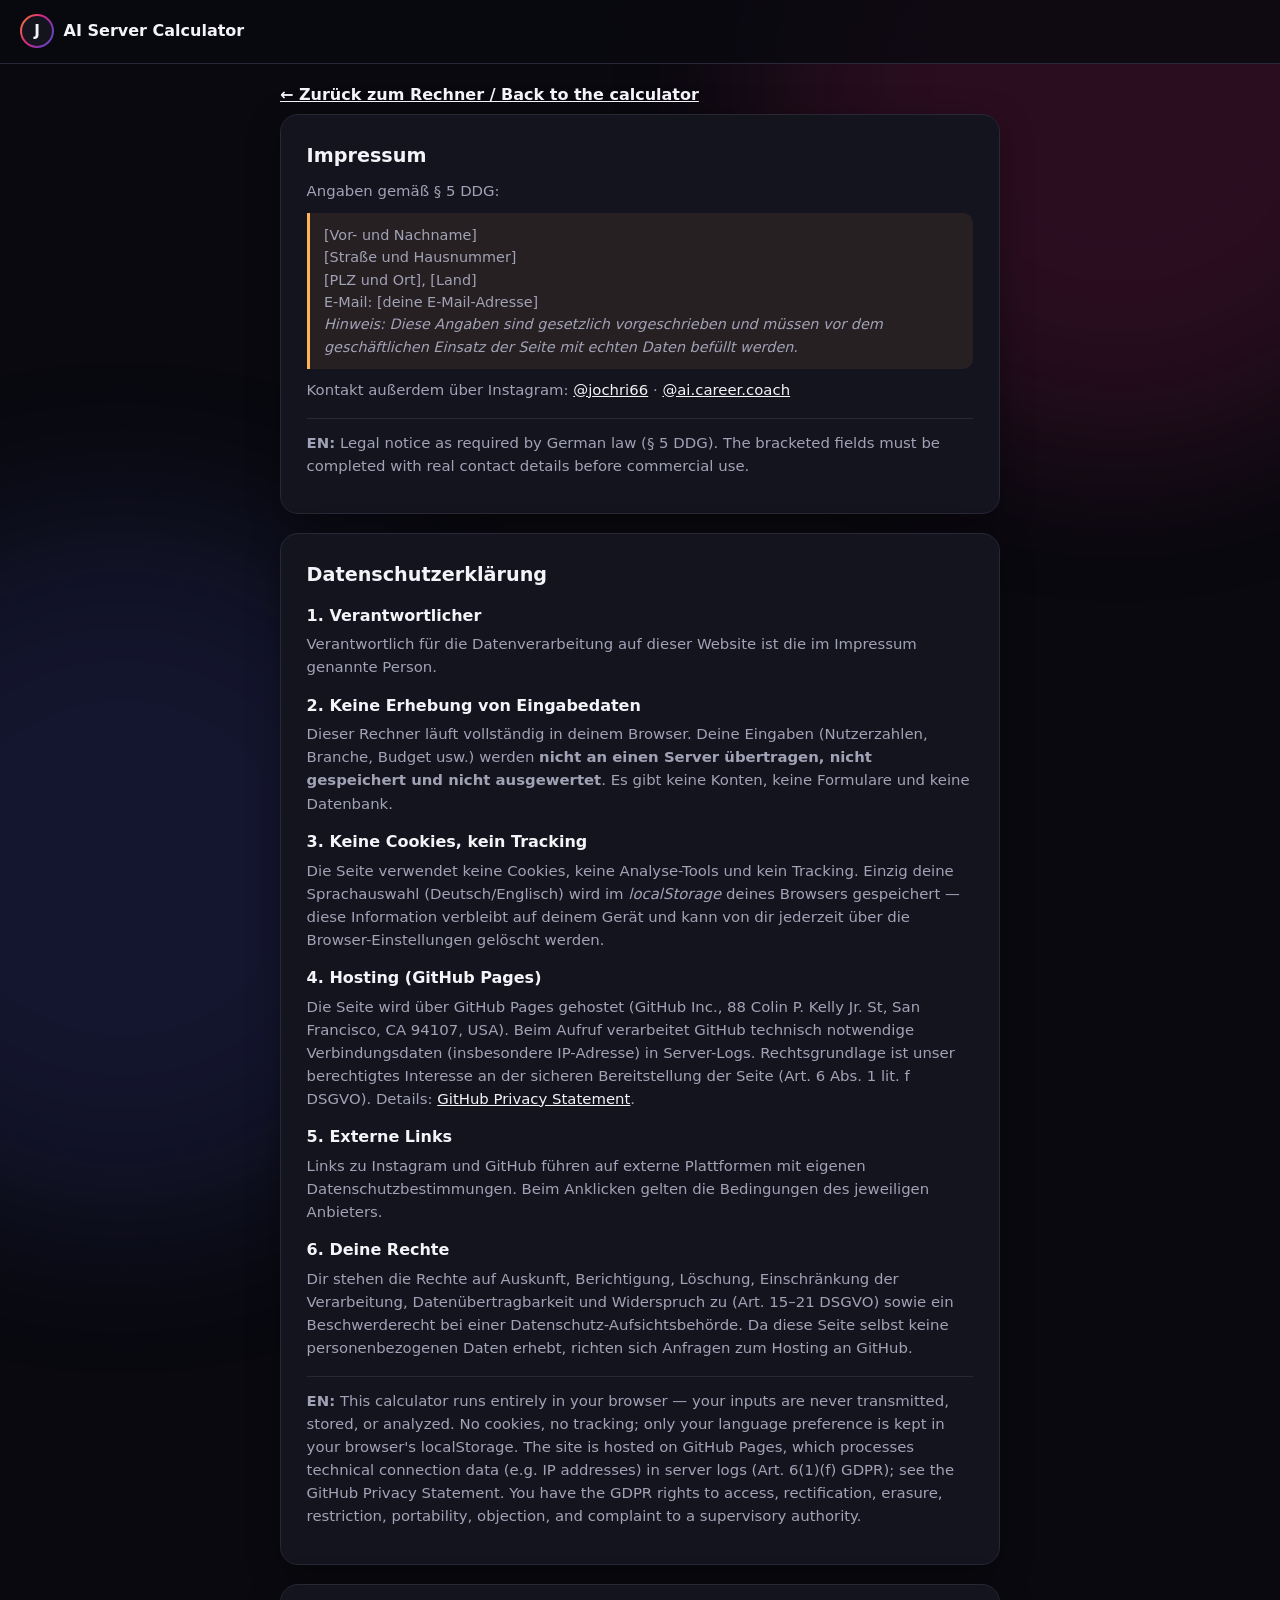
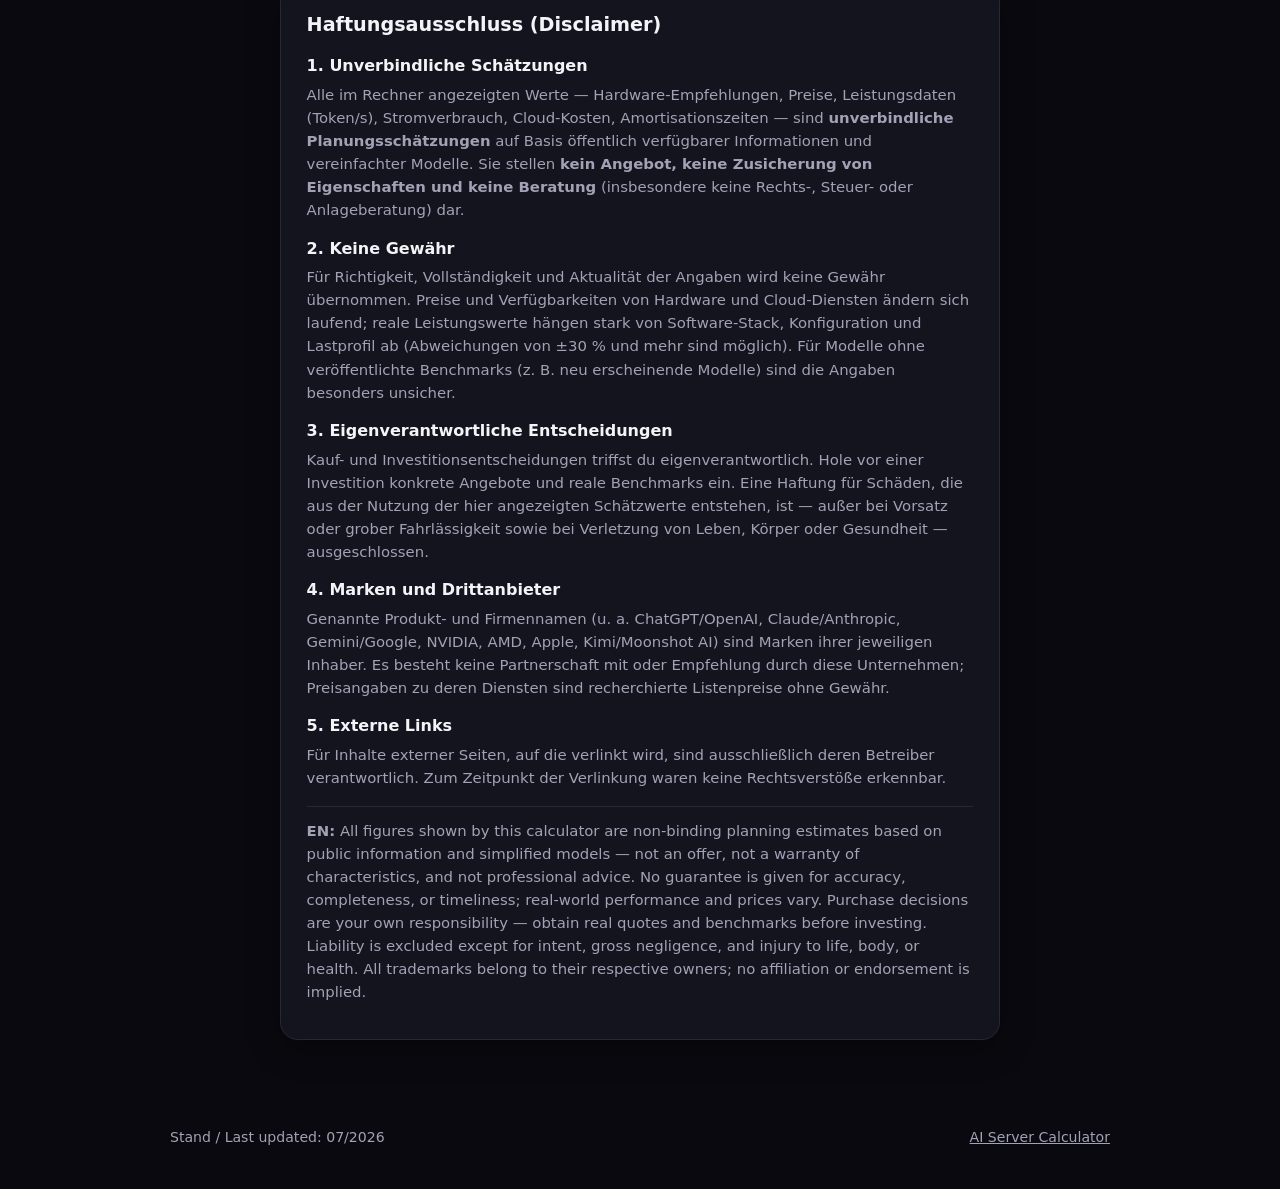
==== legal.html @ c612c4d9 "Add legal page: Impressum skeleton, Datenschutzerklaerung, Haftungsausschluss - legal.html with thre" ====
<!DOCTYPE html>
<html lang="de">
<head>
  <meta charset="UTF-8">
  <meta name="viewport" content="width=device-width, initial-scale=1.0">
  <title>Rechtliches — AI Server Calculator</title>
  <meta name="robots" content="noindex">
  <link rel="icon" href="data:image/svg+xml,%3Csvg xmlns='http://www.w3.org/2000/svg' viewBox='0 0 16 16'%3E%3Crect x='3' y='3' width='10' height='10' rx='2' transform='rotate(45 8 8)' fill='%230e6e5c'/%3E%3C/svg%3E">
  <link rel="stylesheet" href="css/style.css">
  <style>
    .legal main { max-width: 760px; }
    .legal h1 { font-size: 1.6rem; font-weight: 800; margin: 1.6rem 0 1rem; }
    .legal h2 { font-size: 1.2rem; font-weight: 800; margin-bottom: 0.6rem; }
    .legal h3 { font-size: 1rem; font-weight: 700; margin: 0.9rem 0 0.3rem; }
    .legal p, .legal li { font-size: 0.93rem; color: var(--ink-soft); margin-bottom: 0.6rem; }
    .legal ul { padding-left: 1.2rem; }
    .legal .en { border-top: 1px solid var(--line); margin-top: 1rem; padding-top: 0.8rem; }
    .legal .placeholder {
      border-left: 3px solid var(--amber);
      background: var(--amber-bg);
      border-radius: 0 10px 10px 0;
      padding: 0.7rem 0.9rem;
      font-size: 0.9rem;
    }
    .back-link { display: inline-block; margin: 1.2rem 0 0.4rem; color: var(--ink); font-weight: 700; }
  </style>
</head>
<body class="legal">
  <header class="site-header">
    <div class="brand-group">
      <a class="brand" href="index.html">
        <span class="brand-mark" aria-hidden="true">J</span>
        <span class="brand-name">AI Server Calculator</span>
      </a>
    </div>
  </header>

  <main>
    <a class="back-link" href="index.html">&larr; Zurück zum Rechner / Back to the calculator</a>

    <section id="impressum" class="panel">
      <h2>Impressum</h2>
      <p>Angaben gemäß § 5 DDG:</p>
      <p class="placeholder">
        [Vor- und Nachname]<br>
        [Straße und Hausnummer]<br>
        [PLZ und Ort], [Land]<br>
        E-Mail: [deine E-Mail-Adresse]<br>
        <em>Hinweis: Diese Angaben sind gesetzlich vorgeschrieben und müssen vor dem
        geschäftlichen Einsatz der Seite mit echten Daten befüllt werden.</em>
      </p>
      <p>Kontakt außerdem über Instagram:
        <a href="https://www.instagram.com/jochri66" target="_blank" rel="noopener">@jochri66</a> ·
        <a href="https://www.instagram.com/ai.career.coach" target="_blank" rel="noopener">@ai.career.coach</a>
      </p>
      <p class="en"><strong>EN:</strong> Legal notice as required by German law (§ 5 DDG).
        The bracketed fields must be completed with real contact details before commercial use.</p>
    </section>

    <section id="datenschutz" class="panel">
      <h2>Datenschutzerklärung</h2>

      <h3>1. Verantwortlicher</h3>
      <p>Verantwortlich für die Datenverarbeitung auf dieser Website ist die im Impressum genannte Person.</p>

      <h3>2. Keine Erhebung von Eingabedaten</h3>
      <p>Dieser Rechner läuft vollständig in deinem Browser. Deine Eingaben (Nutzerzahlen,
        Branche, Budget usw.) werden <strong>nicht an einen Server übertragen, nicht gespeichert
        und nicht ausgewertet</strong>. Es gibt keine Konten, keine Formulare und keine Datenbank.</p>

      <h3>3. Keine Cookies, kein Tracking</h3>
      <p>Die Seite verwendet keine Cookies, keine Analyse-Tools und kein Tracking. Einzig deine
        Sprachauswahl (Deutsch/Englisch) wird im <em>localStorage</em> deines Browsers gespeichert —
        diese Information verbleibt auf deinem Gerät und kann von dir jederzeit über die
        Browser-Einstellungen gelöscht werden.</p>

      <h3>4. Hosting (GitHub Pages)</h3>
      <p>Die Seite wird über GitHub Pages gehostet (GitHub Inc., 88 Colin P. Kelly Jr. St,
        San Francisco, CA 94107, USA). Beim Aufruf verarbeitet GitHub technisch notwendige
        Verbindungsdaten (insbesondere IP-Adresse) in Server-Logs. Rechtsgrundlage ist unser
        berechtigtes Interesse an der sicheren Bereitstellung der Seite
        (Art. 6 Abs. 1 lit. f DSGVO). Details:
        <a href="https://docs.github.com/site-policy/privacy-policies/github-general-privacy-statement" target="_blank" rel="noopener">GitHub Privacy Statement</a>.</p>

      <h3>5. Externe Links</h3>
      <p>Links zu Instagram und GitHub führen auf externe Plattformen mit eigenen
        Datenschutzbestimmungen. Beim Anklicken gelten die Bedingungen des jeweiligen Anbieters.</p>

      <h3>6. Deine Rechte</h3>
      <p>Dir stehen die Rechte auf Auskunft, Berichtigung, Löschung, Einschränkung der
        Verarbeitung, Datenübertragbarkeit und Widerspruch zu (Art. 15–21 DSGVO) sowie ein
        Beschwerderecht bei einer Datenschutz-Aufsichtsbehörde. Da diese Seite selbst keine
        personenbezogenen Daten erhebt, richten sich Anfragen zum Hosting an GitHub.</p>

      <p class="en"><strong>EN:</strong> This calculator runs entirely in your browser — your
        inputs are never transmitted, stored, or analyzed. No cookies, no tracking; only your
        language preference is kept in your browser's localStorage. The site is hosted on GitHub
        Pages, which processes technical connection data (e.g. IP addresses) in server logs
        (Art. 6(1)(f) GDPR); see the GitHub Privacy Statement. You have the GDPR rights to
        access, rectification, erasure, restriction, portability, objection, and complaint to a
        supervisory authority.</p>
    </section>

    <section id="haftung" class="panel">
      <h2>Haftungsausschluss (Disclaimer)</h2>

      <h3>1. Unverbindliche Schätzungen</h3>
      <p>Alle im Rechner angezeigten Werte — Hardware-Empfehlungen, Preise, Leistungsdaten
        (Token/s), Stromverbrauch, Cloud-Kosten, Amortisationszeiten — sind
        <strong>unverbindliche Planungsschätzungen</strong> auf Basis öffentlich verfügbarer
        Informationen und vereinfachter Modelle. Sie stellen <strong>kein Angebot, keine
        Zusicherung von Eigenschaften und keine Beratung</strong> (insbesondere keine Rechts-,
        Steuer- oder Anlageberatung) dar.</p>

      <h3>2. Keine Gewähr</h3>
      <p>Für Richtigkeit, Vollständigkeit und Aktualität der Angaben wird keine Gewähr
        übernommen. Preise und Verfügbarkeiten von Hardware und Cloud-Diensten ändern sich
        laufend; reale Leistungswerte hängen stark von Software-Stack, Konfiguration und
        Lastprofil ab (Abweichungen von ±30 % und mehr sind möglich). Für Modelle ohne
        veröffentlichte Benchmarks (z. B. neu erscheinende Modelle) sind die Angaben besonders
        unsicher.</p>

      <h3>3. Eigenverantwortliche Entscheidungen</h3>
      <p>Kauf- und Investitionsentscheidungen triffst du eigenverantwortlich. Hole vor einer
        Investition konkrete Angebote und reale Benchmarks ein. Eine Haftung für Schäden, die
        aus der Nutzung der hier angezeigten Schätzwerte entstehen, ist — außer bei Vorsatz oder
        grober Fahrlässigkeit sowie bei Verletzung von Leben, Körper oder Gesundheit —
        ausgeschlossen.</p>

      <h3>4. Marken und Drittanbieter</h3>
      <p>Genannte Produkt- und Firmennamen (u. a. ChatGPT/OpenAI, Claude/Anthropic,
        Gemini/Google, NVIDIA, AMD, Apple, Kimi/Moonshot AI) sind Marken ihrer jeweiligen
        Inhaber. Es besteht keine Partnerschaft mit oder Empfehlung durch diese Unternehmen;
        Preisangaben zu deren Diensten sind recherchierte Listenpreise ohne Gewähr.</p>

      <h3>5. Externe Links</h3>
      <p>Für Inhalte externer Seiten, auf die verlinkt wird, sind ausschließlich deren Betreiber
        verantwortlich. Zum Zeitpunkt der Verlinkung waren keine Rechtsverstöße erkennbar.</p>

      <p class="en"><strong>EN:</strong> All figures shown by this calculator are non-binding
        planning estimates based on public information and simplified models — not an offer,
        not a warranty of characteristics, and not professional advice. No guarantee is given
        for accuracy, completeness, or timeliness; real-world performance and prices vary.
        Purchase decisions are your own responsibility — obtain real quotes and benchmarks
        before investing. Liability is excluded except for intent, gross negligence, and injury
        to life, body, or health. All trademarks belong to their respective owners; no
        affiliation or endorsement is implied.</p>
    </section>
  </main>

  <footer class="site-footer">
    <span>Stand / Last updated: 07/2026</span>
    <nav><a href="index.html">AI Server Calculator</a></nav>
  </footer>
</body>
</html>
---- css/style.css ----
/* AI Server Calculator — dark, Instagram-gradient identity.
   Deliberately single-theme: this page lives in the dark, social-native world.
   Tokens first; every component styles through them. */

:root {
  --bg: #09090f;
  --card: #14141f;
  --card-2: #1b1b29;
  --line: #272736;
  --ink: #f4f4f8;
  --ink-soft: #a2a2b6;

  --g1: #f58529;
  --g2: #dd2a7b;
  --g3: #8134af;
  --g4: #515bd4;
  --grad: linear-gradient(120deg, var(--g1), var(--g2) 40%, var(--g3) 72%, var(--g4));
  --accent: #dd2a7b;
  --accent-soft: rgba(221, 42, 123, 0.12);

  --amber: #ffb454;
  --amber-bg: rgba(255, 180, 84, 0.08);
  --good: #3ddc97;

  --seg-weights: var(--g2);
  --seg-kv: var(--g3);
  --seg-overhead: var(--g4);

  --radius: 18px;
  --shadow: 0 8px 32px rgba(0, 0, 0, 0.35);
  font-size: 16px;
}

* { box-sizing: border-box; margin: 0; padding: 0; }

[hidden] { display: none !important; }

body {
  font-family: system-ui, -apple-system, "Segoe UI", Roboto, sans-serif;
  color: var(--ink);
  background: var(--bg);
  line-height: 1.55;
  min-height: 100vh;
}

/* ambient gradient blobs behind everything */
body::before,
body::after {
  content: "";
  position: fixed;
  z-index: -1;
  width: 55vw;
  height: 55vw;
  border-radius: 50%;
  filter: blur(90px);
  opacity: 0.16;
  pointer-events: none;
}
body::before { top: -20vw; right: -15vw; background: var(--g2); }
body::after { bottom: -25vw; left: -18vw; background: var(--g4); }

main {
  max-width: 980px;
  margin: 0 auto;
  padding: 0 1.25rem 3rem;
}

a { color: var(--ink); }

/* ---------- header / footer ---------- */

.site-header {
  display: flex;
  justify-content: space-between;
  align-items: center;
  padding: 0.9rem 1.25rem;
  background: rgba(9, 9, 15, 0.8);
  backdrop-filter: blur(12px);
  border-bottom: 1px solid var(--line);
  position: sticky;
  top: 0;
  z-index: 10;
}

.brand-group {
  display: flex;
  align-items: center;
  gap: 0.6rem;
  min-width: 0;
}

.brand-x { color: var(--ink-soft); font-weight: 700; }

.brand {
  display: flex;
  align-items: center;
  gap: 0.6rem;
  font-weight: 700;
  text-decoration: none;
  white-space: nowrap;
}

/* story-ring avatar mark */
.brand-mark {
  display: grid;
  place-items: center;
  width: 34px;
  height: 34px;
  border-radius: 50%;
  background: var(--card);
  border: 2px solid transparent;
  background:
    linear-gradient(var(--card), var(--card)) padding-box,
    var(--grad) border-box;
  font-size: 0.95rem;
  font-weight: 800;
}

.lang-toggle {
  border: 1px solid var(--line);
  background: var(--card);
  border-radius: 999px;
  padding: 0.35rem 0.9rem;
  font-weight: 700;
  cursor: pointer;
  color: var(--ink-soft);
}
.lang-toggle:hover { border-color: var(--accent); color: var(--ink); }

.site-footer {
  display: flex;
  justify-content: space-between;
  align-items: center;
  flex-wrap: wrap;
  gap: 0.6rem;
  max-width: 980px;
  margin: 0 auto;
  padding: 1.2rem 1.25rem 2.5rem;
  color: var(--ink-soft);
  font-size: 0.88rem;
}
.site-footer a { color: var(--ink-soft); }
.site-footer a:hover { color: var(--ink); }
.site-footer nav { display: flex; gap: 1rem; }

.footer-git {
  width: 100%;
  font-size: 0.85rem;
  color: var(--ink-soft);
  border-top: 1px solid var(--line);
  padding-top: 1rem;
  order: -1;
}
.footer-git a { color: var(--ink); font-weight: 700; }

/* ---------- hero & tabs ---------- */

.hero { text-align: center; padding: 2.6rem 0 1.5rem; }

.hero h1 {
  font-size: clamp(1.7rem, 4.5vw, 2.7rem);
  font-weight: 800;
  letter-spacing: -0.02em;
  line-height: 1.15;
  text-wrap: balance;
  background: var(--grad);
  -webkit-background-clip: text;
  background-clip: text;
  color: transparent;
}

.tagline {
  max-width: 620px;
  margin: 0.8rem auto 0;
  color: var(--ink-soft);
}

.mode-tabs {
  display: flex;
  gap: 0.5rem;
  justify-content: center;
  margin: 1.1rem 0 1.5rem;
}

.tab {
  border: 1px solid var(--line);
  background: var(--card);
  padding: 0.55rem 1.4rem;
  border-radius: 999px;
  font-size: 0.95rem;
  font-weight: 700;
  color: var(--ink-soft);
  cursor: pointer;
  transition: color 0.15s, border-color 0.15s;
}
.tab.active {
  background: var(--grad);
  border-color: transparent;
  color: #fff;
}

/* ---------- panels ---------- */

.panel {
  background: var(--card);
  border: 1px solid var(--line);
  border-radius: var(--radius);
  box-shadow: var(--shadow);
  padding: 1.6rem;
  margin-bottom: 1.2rem;
  scroll-margin-top: 80px;
}

/* ---------- wizard ---------- */

.progress {
  display: flex;
  gap: 0.45rem;
  justify-content: center;
  margin-bottom: 1.3rem;
}
.progress .dot {
  width: 26px;
  height: 5px;
  border-radius: 999px;
  background: var(--line);
}
.progress .dot.done { background: var(--g3); }
.progress .dot.current { background: var(--grad); }

fieldset { border: none; }
legend {
  font-size: 1.2rem;
  font-weight: 800;
  letter-spacing: -0.01em;
  margin-bottom: 0.3rem;
  text-wrap: balance;
}
.step-desc { color: var(--ink-soft); margin-bottom: 1.1rem; font-size: 0.95rem; }

.radio-grid {
  display: grid;
  grid-template-columns: repeat(auto-fit, minmax(200px, 1fr));
  gap: 0.7rem;
}

.radio-card {
  display: flex;
  flex-direction: column;
  gap: 0.2rem;
  border-radius: 14px;
  padding: 0.9rem 1.05rem;
  cursor: pointer;
  border: 1.5px solid var(--line);
  background: var(--card-2);
  transition: border-color 0.15s, transform 0.15s;
}
.radio-card:hover { border-color: var(--g3); transform: translateY(-1px); }
.radio-card input { position: absolute; opacity: 0; pointer-events: none; }
.radio-card:has(input:checked) {
  border: 1.5px solid transparent;
  background:
    linear-gradient(var(--card-2), var(--card-2)) padding-box,
    var(--grad) border-box;
}
.radio-card:has(input:focus-visible) { outline: 2px solid var(--accent); outline-offset: 2px; }
.rc-title { font-weight: 700; }
.rc-desc { font-size: 0.86rem; color: var(--ink-soft); }

/* mix sliders (use-case step) */

.mix-sliders { display: flex; flex-direction: column; gap: 1.15rem; }

.mix-row {
  display: flex;
  flex-direction: column;
  gap: 0.35rem;
  background: var(--card-2);
  border: 1px solid var(--line);
  border-radius: 14px;
  padding: 0.9rem 1.05rem;
}

.mix-head {
  display: flex;
  justify-content: space-between;
  align-items: baseline;
}

.mix-value {
  font-weight: 800;
  font-variant-numeric: tabular-nums;
  background: var(--grad);
  -webkit-background-clip: text;
  background-clip: text;
  color: transparent;
}

input[type="range"] {
  appearance: none;
  -webkit-appearance: none;
  width: 100%;
  height: 8px;
  border-radius: 999px;
  background:
    linear-gradient(90deg, var(--g1), var(--g2), var(--g3), var(--g4))
      0 / var(--pct, 100%) 100% no-repeat,
    var(--line);
  cursor: pointer;
  outline-offset: 4px;
}
input[type="range"]::-webkit-slider-thumb {
  appearance: none;
  -webkit-appearance: none;
  width: 22px;
  height: 22px;
  border-radius: 50%;
  background: #fff;
  border: none;
  box-shadow: 0 2px 8px rgba(0, 0, 0, 0.5);
}
input[type="range"]::-moz-range-thumb {
  width: 22px;
  height: 22px;
  border-radius: 50%;
  background: #fff;
  border: none;
  box-shadow: 0 2px 8px rgba(0, 0, 0, 0.5);
}

.custom-users {
  display: flex;
  align-items: center;
  gap: 0.7rem;
  margin-top: 1rem;
  font-size: 0.95rem;
  color: var(--ink-soft);
}
.custom-users input {
  width: 110px;
  padding: 0.5rem 0.65rem;
  border: 1px solid var(--line);
  border-radius: 10px;
  font-size: 1rem;
  background: var(--card-2);
  color: var(--ink);
}

.wizard-nav {
  display: flex;
  justify-content: space-between;
  gap: 0.7rem;
  margin-top: 1.4rem;
}
.wizard-nav .btn.primary { margin-left: auto; }

.btn {
  border: none;
  border-radius: 999px;
  padding: 0.7rem 1.7rem;
  font-size: 1rem;
  font-weight: 700;
  cursor: pointer;
  text-decoration: none;
  display: inline-block;
  transition: transform 0.15s, box-shadow 0.15s;
}
.btn.primary {
  background: var(--grad);
  color: #fff;
  box-shadow: 0 4px 18px rgba(221, 42, 123, 0.35);
}
.btn.primary:hover { transform: translateY(-1px); box-shadow: 0 6px 24px rgba(221, 42, 123, 0.5); }
.btn.secondary {
  background: var(--card-2);
  color: var(--ink-soft);
  border: 1px solid var(--line);
}
.btn.secondary:hover { border-color: var(--accent); color: var(--ink); }
.btn:focus-visible { outline: 2px solid var(--accent); outline-offset: 2px; }

/* ---------- results ---------- */

.need-line { color: var(--ink-soft); margin-bottom: 1.1rem; }

.result-card {
  border: 1.5px solid var(--line);
  background: var(--card-2);
  border-radius: 16px;
  padding: 1.2rem 1.3rem;
  margin-bottom: 0.9rem;
}
.result-card.primary {
  border: 1.5px solid transparent;
  background:
    linear-gradient(var(--card-2), var(--card-2)) padding-box,
    var(--grad) border-box;
  box-shadow: 0 0 40px rgba(221, 42, 123, 0.18);
}

.result-badge {
  display: inline-block;
  font-size: 0.74rem;
  font-weight: 800;
  text-transform: uppercase;
  letter-spacing: 0.08em;
  color: #fff;
  background: var(--grad);
  border-radius: 999px;
  padding: 0.22rem 0.75rem;
  margin-bottom: 0.6rem;
}
.result-card.secondary .result-badge {
  color: var(--ink-soft);
  background: var(--card);
  border: 1px solid var(--line);
}
.result-badge.over { color: var(--amber); background: var(--amber-bg); border: 1px solid var(--amber); }

.result-headline {
  font-size: 1.15rem;
  font-weight: 800;
  letter-spacing: -0.01em;
  margin-bottom: 0.15rem;
}
.result-sub { color: var(--ink-soft); font-size: 0.92rem; margin-bottom: 0.9rem; }

.stat-grid {
  display: grid;
  grid-template-columns: repeat(auto-fit, minmax(150px, 1fr));
  gap: 0.6rem;
}
.stat {
  background: var(--card);
  border: 1px solid var(--line);
  border-radius: 12px;
  padding: 0.65rem 0.85rem;
}
.stat .label {
  font-size: 0.72rem;
  color: var(--ink-soft);
  text-transform: uppercase;
  letter-spacing: 0.06em;
}
.stat .value {
  font-weight: 800;
  font-size: 1.12rem;
  font-variant-numeric: tabular-nums;
  margin-top: 0.1rem;
}

.miss-note {
  border-left: 3px solid var(--amber);
  background: var(--amber-bg);
  border-radius: 0 12px 12px 0;
  padding: 0.8rem 1rem;
  margin-bottom: 1rem;
  font-size: 0.95rem;
}

.caveats {
  border-left: 3px solid var(--amber);
  background: var(--amber-bg);
  border-radius: 0 12px 12px 0;
  padding: 0.9rem 1.1rem;
  margin-top: 1.1rem;
}
.caveats h4 { color: var(--amber); font-size: 0.95rem; margin-bottom: 0.5rem; }
.caveats ul { padding-left: 1.1rem; display: grid; gap: 0.45rem; font-size: 0.92rem; }

/* ---------- expert mode ---------- */

.expert-grid {
  display: grid;
  grid-template-columns: 260px 1fr;
  gap: 1.4rem;
  margin-top: 1rem;
}

.expert-output { min-width: 0; }

.expert-form { display: flex; flex-direction: column; gap: 1rem; }
.expert-form label { display: flex; flex-direction: column; gap: 0.35rem; font-weight: 700; font-size: 0.92rem; }
.expert-form select,
.expert-form input[type="number"] {
  padding: 0.55rem 0.65rem;
  border: 1px solid var(--line);
  border-radius: 10px;
  font-size: 0.95rem;
  background: var(--card-2);
  color: var(--ink);
}
.expert-form output {
  font-weight: 800;
  background: var(--grad);
  -webkit-background-clip: text;
  background-clip: text;
  color: transparent;
}

.mem-bar {
  display: flex;
  height: 22px;
  border-radius: 999px;
  overflow: hidden;
  margin: 0.5rem 0 0.6rem;
  border: 1px solid var(--line);
}
.mem-bar .seg-weights { background: var(--seg-weights); }
.mem-bar .seg-kv { background: var(--seg-kv); }
.mem-bar .seg-overhead { background: var(--seg-overhead); }

.mem-legend { display: flex; flex-wrap: wrap; gap: 1rem; font-size: 0.85rem; color: var(--ink-soft); }
.mem-legend .swatch {
  display: inline-block; width: 10px; height: 10px; border-radius: 3px; margin-right: 0.3rem;
}

.moe-hint {
  font-size: 0.88rem;
  color: var(--ink-soft);
  background: var(--accent-soft);
  border-radius: 12px;
  padding: 0.6rem 0.85rem;
  margin-top: 0.7rem;
}

.hw-table-wrap { overflow-x: auto; margin-top: 1.2rem; }
.hw-table {
  border-collapse: collapse;
  width: 100%;
  font-size: 0.9rem;
  min-width: 640px;
  font-variant-numeric: tabular-nums;
}
.hw-table th, .hw-table td {
  text-align: left;
  padding: 0.55rem 0.7rem;
  border-bottom: 1px solid var(--line);
  white-space: nowrap;
}
.hw-table th {
  font-size: 0.74rem;
  text-transform: uppercase;
  letter-spacing: 0.06em;
  color: var(--ink-soft);
}
.hw-table td:first-child { white-space: normal; min-width: 200px; }
.hw-table tr.nofit td { color: #565668; }
.hw-table .fit-yes { color: var(--good); font-weight: 700; }
.hw-table .fit-no { color: #565668; }

.badge {
  display: inline-block;
  font-size: 0.72rem;
  font-weight: 800;
  border-radius: 6px;
  padding: 0.08rem 0.4rem;
  background: var(--amber-bg);
  color: var(--amber);
  margin-left: 0.35rem;
  cursor: help;
}

/* ---------- sovereignty slider ---------- */

.sov-slider { margin-bottom: 1rem; }

.sov-scale {
  display: flex;
  justify-content: space-between;
  font-size: 0.78rem;
  color: var(--ink-soft);
  margin-top: 0.3rem;
}

.sov-explain {
  display: grid;
  gap: 0.5rem;
  font-size: 0.9rem;
  color: var(--ink-soft);
  background: var(--card-2);
  border: 1px solid var(--line);
  border-radius: 14px;
  padding: 0.9rem 1.05rem;
}
.sov-explain strong { color: var(--ink); }

/* ---------- cloud comparison ---------- */

.compare-grid {
  display: grid;
  grid-template-columns: 280px 1fr;
  gap: 1.4rem;
  margin-top: 1rem;
}

.mix-sliders.compact { gap: 0.7rem; }
.mix-sliders.compact .mix-row { padding: 0.6rem 0.8rem; }

.cmp-section { margin-top: 1.4rem; }
.cmp-section h3 { margin-bottom: 0.7rem; }

.cmp-controls {
  display: flex;
  justify-content: space-between;
  align-items: center;
  gap: 0.8rem;
  flex-wrap: wrap;
  margin-bottom: 0.9rem;
}

.cmp-horizon { display: flex; gap: 0.4rem; flex-wrap: wrap; }

.cmp-country {
  display: flex;
  align-items: center;
  gap: 0.5rem;
  font-size: 0.85rem;
  font-weight: 700;
  color: var(--ink-soft);
}
.cmp-country select {
  padding: 0.35rem 0.5rem;
  border: 1px solid var(--line);
  border-radius: 8px;
  font-size: 0.85rem;
  background: var(--card-2);
  color: var(--ink);
}

.cmp-pill {
  border: 1px solid var(--line);
  background: var(--card-2);
  color: var(--ink-soft);
  border-radius: 999px;
  padding: 0.3rem 0.9rem;
  font-size: 0.85rem;
  font-weight: 700;
  cursor: pointer;
}
.cmp-pill.active { background: var(--grad); border-color: transparent; color: #fff; }
.cmp-pill:focus-visible { outline: 2px solid var(--accent); outline-offset: 2px; }

.cmp-rows { display: grid; gap: 0.55rem; }

.cmp-row.dim { opacity: 0.45; }

.cmp-name {
  font-size: 0.85rem;
  font-weight: 700;
  margin-bottom: 0.15rem;
}
.cmp-row.self .cmp-name {
  background: var(--grad);
  -webkit-background-clip: text;
  background-clip: text;
  color: transparent;
  display: inline-block;
}

.cmp-bar {
  position: relative;
  height: 24px;
  background: var(--card-2);
  border: 1px solid var(--line);
  border-radius: 7px;
  overflow: hidden;
}
.cmp-fill {
  height: 100%;
  background: var(--line);
  border-radius: 6px 0 0 6px;
}
.cmp-row.self .cmp-fill { background: var(--grad); }
.cmp-val {
  position: absolute;
  right: 0.6rem;
  top: 50%;
  transform: translateY(-50%);
  font-size: 0.82rem;
  font-weight: 800;
  font-variant-numeric: tabular-nums;
}

.cmp-flags { display: inline-flex; gap: 0.3rem; margin-left: 0.45rem; vertical-align: middle; }
.flag-label {
  font-size: 0.68rem;
  font-weight: 700;
  color: var(--amber);
  background: var(--amber-bg);
  border-radius: 5px;
  padding: 0.1rem 0.4rem;
  white-space: nowrap;
}

.fin-slider {
  background: var(--card-2);
  border: 1px solid var(--line);
  border-radius: 14px;
  padding: 0.7rem 0.9rem;
  margin-bottom: 0.9rem;
}
.fin-label { font-weight: 700; font-size: 0.9rem; }

/* compact summary on the results page */
.cmpsum-rows { display: grid; gap: 0.8rem; }
.cmpsum-head {
  display: flex;
  justify-content: space-between;
  align-items: baseline;
  gap: 0.6rem;
  margin-bottom: 0.25rem;
}
.cmpsum-label { font-weight: 700; font-size: 0.95rem; }
.cmpsum-row.self .cmpsum-label {
  background: var(--grad);
  -webkit-background-clip: text;
  background-clip: text;
  color: transparent;
}
.cmpsum-val { font-weight: 800; font-variant-numeric: tabular-nums; white-space: nowrap; }
.cmpsum-row.self .cmp-fill { background: var(--grad); }
.cmpsum-name { font-size: 0.8rem; color: var(--ink-soft); display: block; margin-top: 0.2rem; }
.cmpsum-verdict {
  margin-top: 1rem;
  padding: 0.8rem 1rem;
  background: var(--accent-soft);
  border-radius: 12px;
  font-size: 0.95rem;
}

.cmp-assume {
  font-size: 0.8rem;
  color: var(--ink-soft);
  margin-top: 0.9rem;
}

.cmp-caveats {
  margin-top: 0.6rem;
  padding-left: 1.1rem;
  display: grid;
  gap: 0.35rem;
  font-size: 0.85rem;
  color: var(--ink-soft);
}

/* ---------- hybrid card ---------- */

.result-card.hybrid {
  border: 1.5px solid transparent;
  background:
    linear-gradient(var(--card-2), var(--card-2)) padding-box,
    linear-gradient(120deg, var(--g3), var(--g4)) border-box;
}

.split-bar {
  display: flex;
  height: 18px;
  border-radius: 999px;
  overflow: hidden;
  border: 1px solid var(--line);
  margin-bottom: 0.5rem;
}
.split-local { background: var(--seg-weights); }
.split-cloud { background: var(--seg-overhead); }

/* ---------- disclaimer & CTA ---------- */

.disclaimer-block { padding: 1rem 1.4rem; }
.disclaimer { color: var(--ink-soft); font-size: 0.87rem; }

.cta-card { text-align: center; padding: 2rem 1.8rem; }
.cta-card h3 {
  font-size: 1.35rem;
  font-weight: 800;
  letter-spacing: -0.01em;
  margin-bottom: 0.4rem;
}
.cta-card p { color: var(--ink-soft); max-width: 540px; margin: 0 auto 1.4rem; }

.cta-profiles {
  display: grid;
  grid-template-columns: repeat(auto-fit, minmax(240px, 1fr));
  gap: 0.9rem;
  max-width: 640px;
  margin: 0 auto;
}

.profile-card {
  display: flex;
  flex-direction: column;
  align-items: center;
  gap: 0.45rem;
  padding: 1.3rem 1.1rem;
  border-radius: 16px;
  border: 1px solid var(--line);
  background: var(--card-2);
  text-decoration: none;
  transition: border-color 0.15s, transform 0.15s;
}
.profile-card:hover { border-color: var(--g3); transform: translateY(-2px); }
.profile-card:focus-visible { outline: 2px solid var(--accent); outline-offset: 2px; }

.profile-avatar {
  display: grid;
  place-items: center;
  width: 56px;
  height: 56px;
  border-radius: 50%;
  font-size: 1.4rem;
  font-weight: 800;
  border: 3px solid transparent;
  background:
    linear-gradient(var(--card), var(--card)) padding-box,
    var(--grad) border-box;
}

.profile-handle { font-weight: 800; font-size: 1.02rem; }
.profile-role {
  color: var(--ink-soft);
  font-size: 0.86rem;
  text-align: center;
  min-height: 3.4em;
}
.profile-btn { padding: 0.55rem 1.3rem; font-size: 0.92rem; margin-top: 0.2rem; }

/* ---------- motion & responsive ---------- */

@media (prefers-reduced-motion: reduce) {
  * { transition: none !important; }
}

@media (max-width: 720px) {
  .panel { padding: 1.1rem; }
  .expert-grid { grid-template-columns: 1fr; }
  .compare-grid { grid-template-columns: 1fr; }
  .radio-grid { grid-template-columns: 1fr 1fr; }
  .hero { padding-top: 1.6rem; }
  .cmp-controls { flex-direction: column; align-items: flex-start; }
  .stat-grid { grid-template-columns: 1fr 1fr; }
  .stat .value { font-size: 0.98rem; }
  .cmp-name { white-space: normal; }
  .btn { padding: 0.65rem 1.2rem; }
}

@media (max-width: 460px) {
  .radio-grid { grid-template-columns: 1fr; }
  .brand-name { display: none; }
}
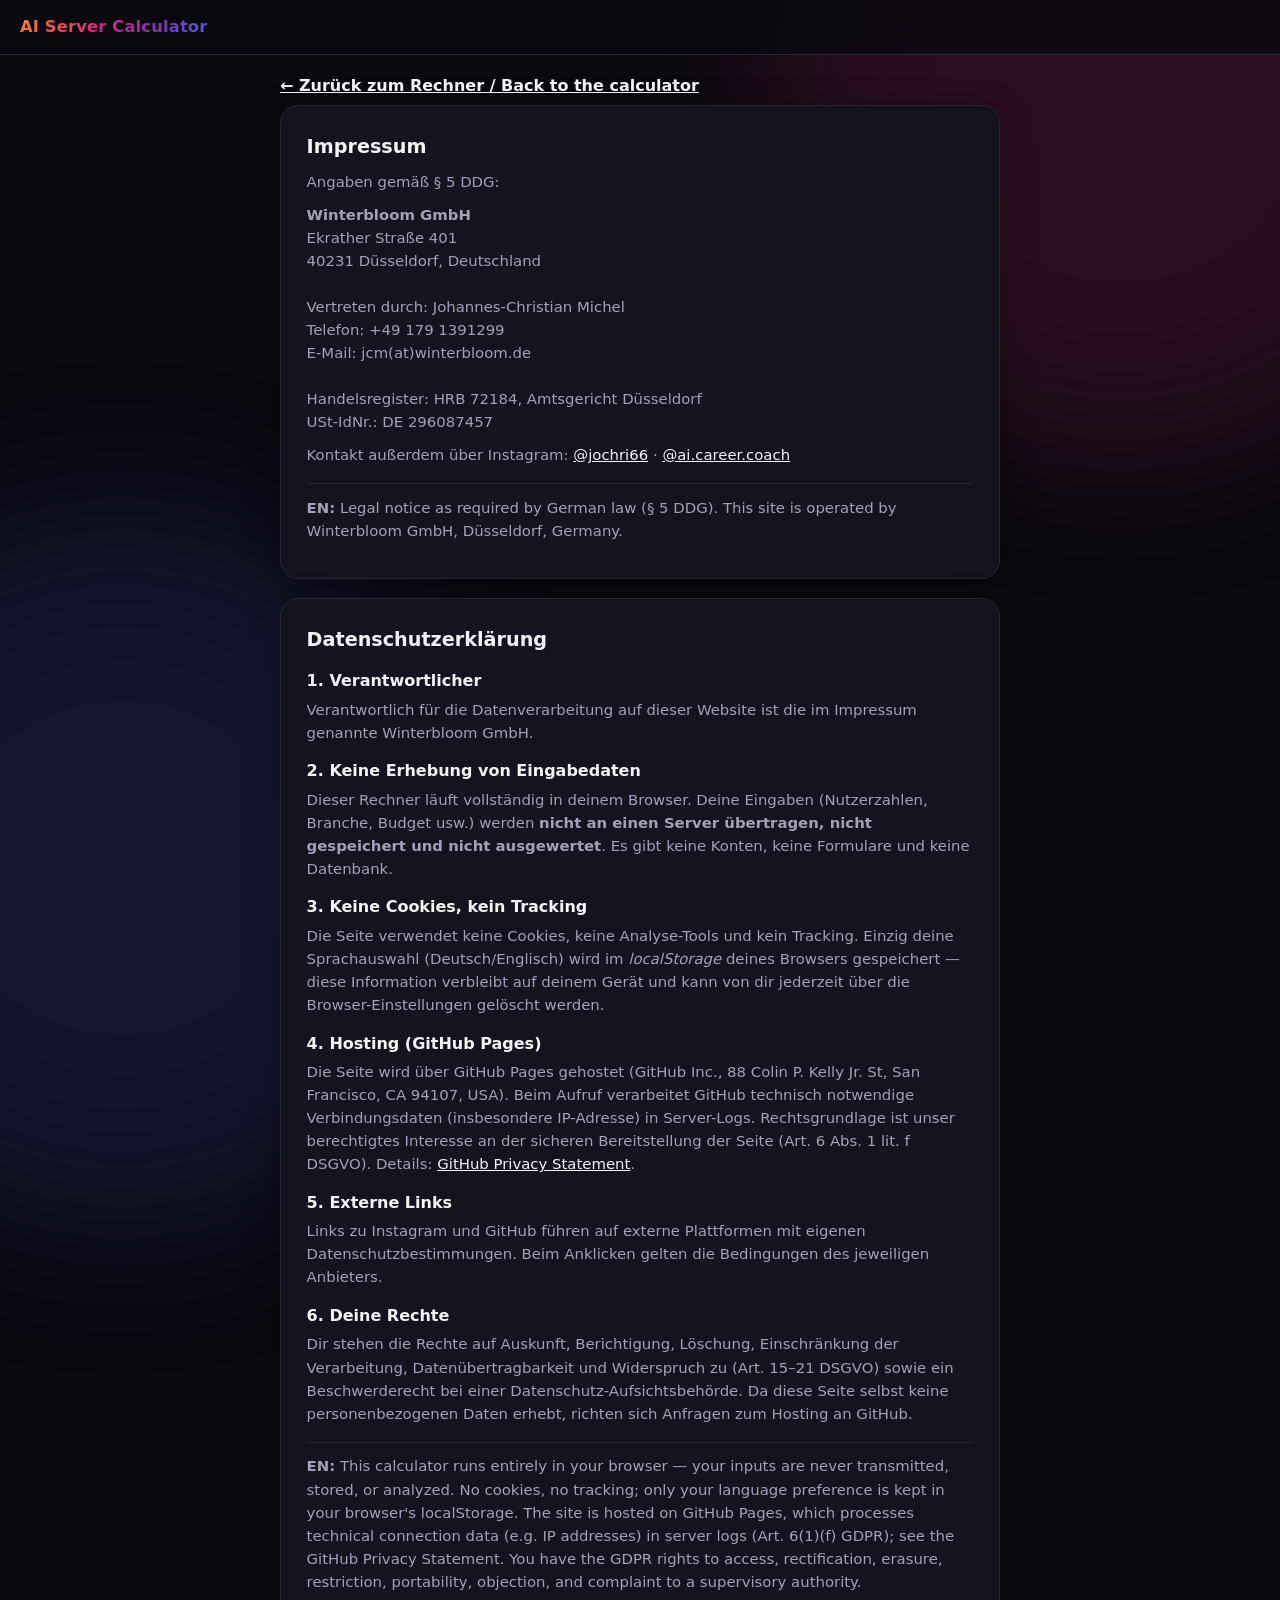
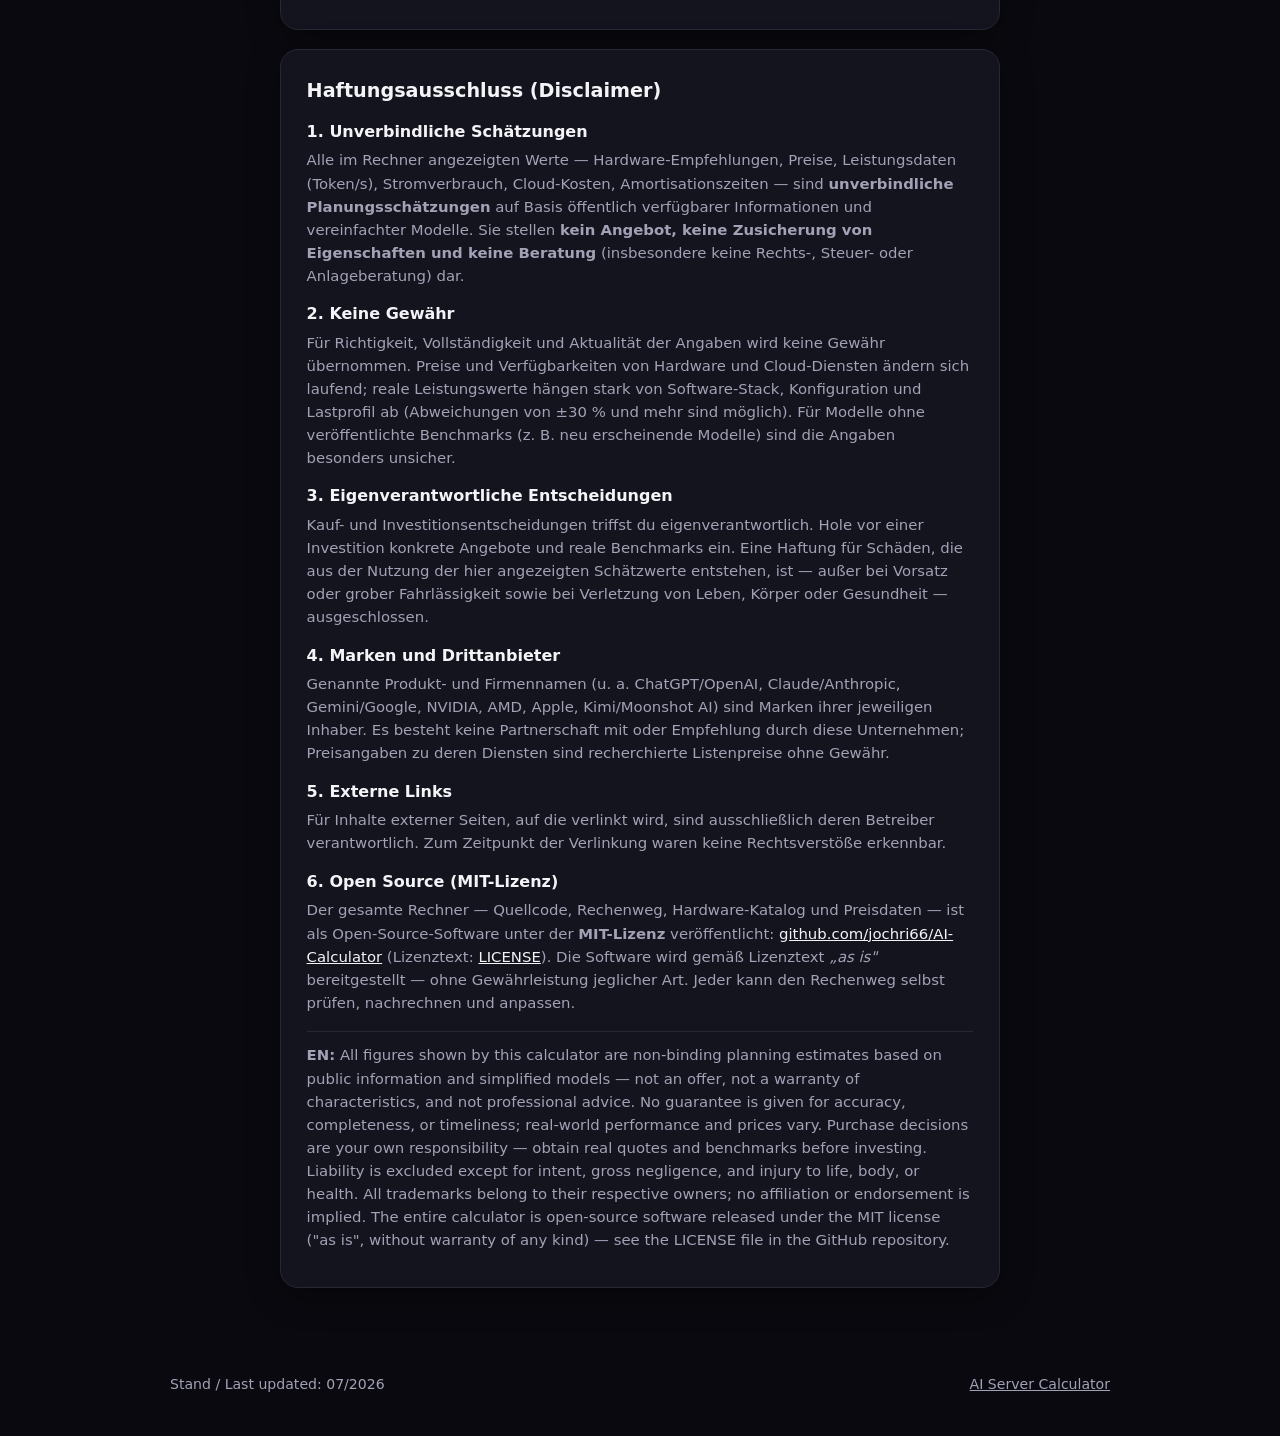
==== commit 45b92409: "Add header home link, Winterbloom GmbH Impressum, MIT license - Header: "AI Server Calculator" gradi" ====
--- a/legal.html
+++ b/legal.html
@@ -15,24 +15,12 @@
     .legal p, .legal li { font-size: 0.93rem; color: var(--ink-soft); margin-bottom: 0.6rem; }
     .legal ul { padding-left: 1.2rem; }
     .legal .en { border-top: 1px solid var(--line); margin-top: 1rem; padding-top: 0.8rem; }
-    .legal .placeholder {
-      border-left: 3px solid var(--amber);
-      background: var(--amber-bg);
-      border-radius: 0 10px 10px 0;
-      padding: 0.7rem 0.9rem;
-      font-size: 0.9rem;
-    }
     .back-link { display: inline-block; margin: 1.2rem 0 0.4rem; color: var(--ink); font-weight: 700; }
   </style>
 </head>
 <body class="legal">
   <header class="site-header">
-    <div class="brand-group">
-      <a class="brand" href="index.html">
-        <span class="brand-mark" aria-hidden="true">J</span>
-        <span class="brand-name">AI Server Calculator</span>
-      </a>
-    </div>
+    <a class="site-title" href="index.html">AI Server Calculator</a>
   </header>
 
   <main>
@@ -41,27 +29,30 @@
     <section id="impressum" class="panel">
       <h2>Impressum</h2>
       <p>Angaben gemäß § 5 DDG:</p>
-      <p class="placeholder">
-        [Vor- und Nachname]<br>
-        [Straße und Hausnummer]<br>
-        [PLZ und Ort], [Land]<br>
-        E-Mail: [deine E-Mail-Adresse]<br>
-        <em>Hinweis: Diese Angaben sind gesetzlich vorgeschrieben und müssen vor dem
-        geschäftlichen Einsatz der Seite mit echten Daten befüllt werden.</em>
+      <p>
+        <strong>Winterbloom GmbH</strong><br>
+        Ekrather Straße 401<br>
+        40231 Düsseldorf, Deutschland<br><br>
+        Vertreten durch: Johannes-Christian Michel<br>
+        Telefon: +49&nbsp;179&nbsp;1391299<br>
+        E-Mail: jcm(at)winterbloom.de<br><br>
+        Handelsregister: HRB 72184, Amtsgericht Düsseldorf<br>
+        USt-IdNr.: DE&nbsp;296087457
       </p>
       <p>Kontakt außerdem über Instagram:
         <a href="https://www.instagram.com/jochri66" target="_blank" rel="noopener">@jochri66</a> ·
         <a href="https://www.instagram.com/ai.career.coach" target="_blank" rel="noopener">@ai.career.coach</a>
       </p>
       <p class="en"><strong>EN:</strong> Legal notice as required by German law (§ 5 DDG).
-        The bracketed fields must be completed with real contact details before commercial use.</p>
+        This site is operated by Winterbloom GmbH, Düsseldorf, Germany.</p>
     </section>
 
     <section id="datenschutz" class="panel">
       <h2>Datenschutzerklärung</h2>
 
       <h3>1. Verantwortlicher</h3>
-      <p>Verantwortlich für die Datenverarbeitung auf dieser Website ist die im Impressum genannte Person.</p>
+      <p>Verantwortlich für die Datenverarbeitung auf dieser Website ist die im Impressum
+        genannte Winterbloom GmbH.</p>
 
       <h3>2. Keine Erhebung von Eingabedaten</h3>
       <p>Dieser Rechner läuft vollständig in deinem Browser. Deine Eingaben (Nutzerzahlen,
@@ -137,6 +128,14 @@
       <p>Für Inhalte externer Seiten, auf die verlinkt wird, sind ausschließlich deren Betreiber
         verantwortlich. Zum Zeitpunkt der Verlinkung waren keine Rechtsverstöße erkennbar.</p>
 
+      <h3>6. Open Source (MIT-Lizenz)</h3>
+      <p>Der gesamte Rechner — Quellcode, Rechenweg, Hardware-Katalog und Preisdaten — ist als
+        Open-Source-Software unter der <strong>MIT-Lizenz</strong> veröffentlicht:
+        <a href="https://github.com/jochri66/AI-Calculator" target="_blank" rel="noopener">github.com/jochri66/AI-Calculator</a>
+        (Lizenztext: <a href="https://github.com/jochri66/AI-Calculator/blob/main/LICENSE" target="_blank" rel="noopener">LICENSE</a>).
+        Die Software wird gemäß Lizenztext <em>„as is"</em> bereitgestellt — ohne Gewährleistung
+        jeglicher Art. Jeder kann den Rechenweg selbst prüfen, nachrechnen und anpassen.</p>
+
       <p class="en"><strong>EN:</strong> All figures shown by this calculator are non-binding
         planning estimates based on public information and simplified models — not an offer,
         not a warranty of characteristics, and not professional advice. No guarantee is given
@@ -144,7 +143,9 @@
         Purchase decisions are your own responsibility — obtain real quotes and benchmarks
         before investing. Liability is excluded except for intent, gross negligence, and injury
         to life, body, or health. All trademarks belong to their respective owners; no
-        affiliation or endorsement is implied.</p>
+        affiliation or endorsement is implied. The entire calculator is open-source software
+        released under the MIT license ("as is", without warranty of any kind) — see the
+        LICENSE file in the GitHub repository.</p>
     </section>
   </main>
 
--- a/css/style.css
+++ b/css/style.css
@@ -81,6 +81,19 @@
   top: 0;
   z-index: 10;
 }
+
+.site-title {
+  font-weight: 800;
+  font-size: 1.02rem;
+  letter-spacing: 0.01em;
+  text-decoration: none;
+  white-space: nowrap;
+  background: var(--grad);
+  -webkit-background-clip: text;
+  background-clip: text;
+  color: transparent;
+}
+.site-title:hover { filter: brightness(1.2); }
 
 .brand-group {
   display: flex;
@@ -832,6 +845,8 @@
 
 @media (max-width: 720px) {
   .panel { padding: 1.1rem; }
+  .site-title { font-size: 0.95rem; }
+  .brand-name { display: none; }
   .expert-grid { grid-template-columns: 1fr; }
   .compare-grid { grid-template-columns: 1fr; }
   .radio-grid { grid-template-columns: 1fr 1fr; }
@@ -845,5 +860,6 @@
 
 @media (max-width: 460px) {
   .radio-grid { grid-template-columns: 1fr; }
-  .brand-name { display: none; }
-}
+  .site-title { font-size: 0.88rem; }
+  .brand-x { display: none; }
+}
